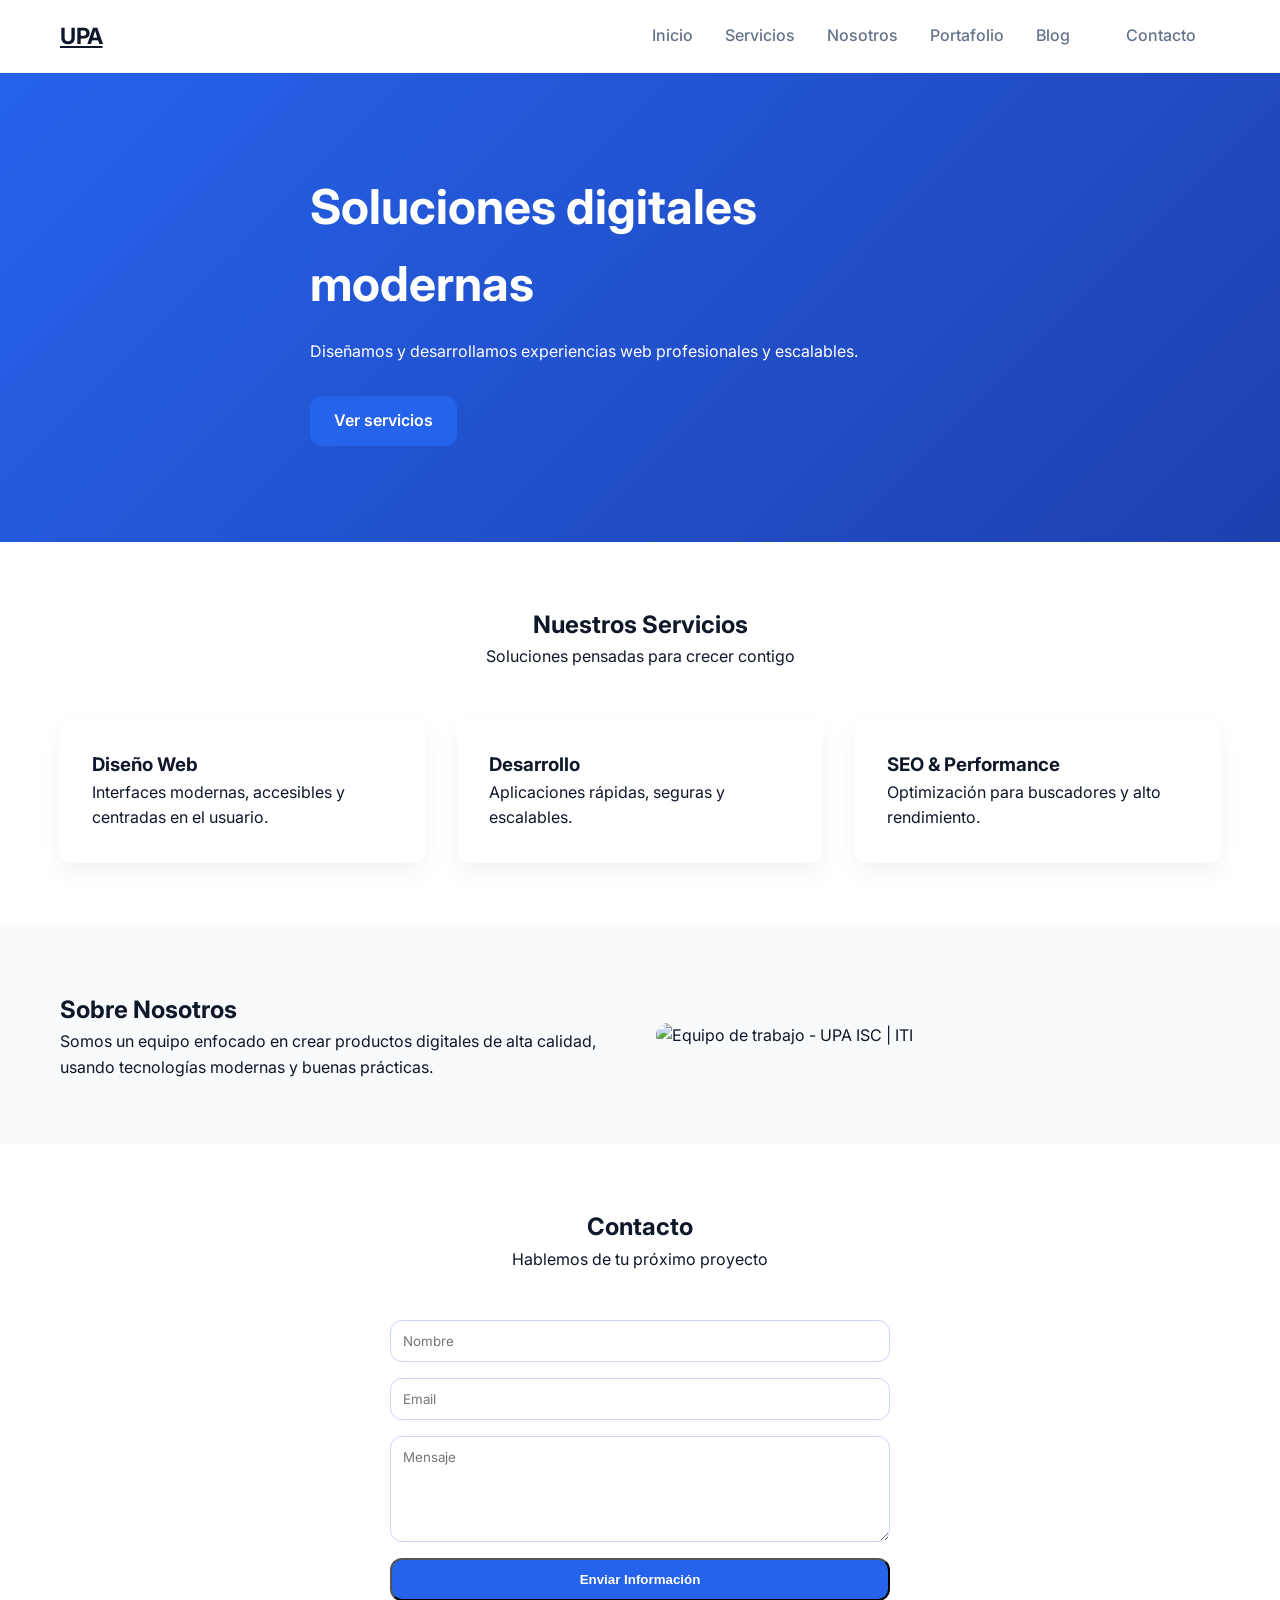
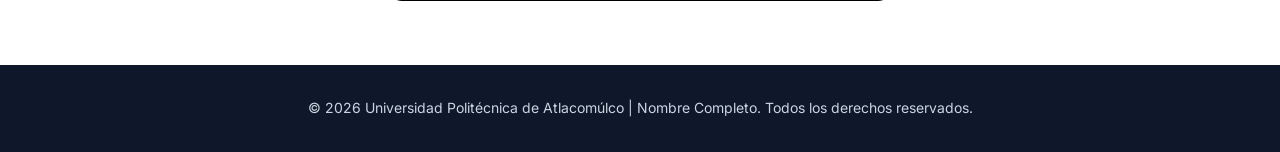
==== Index.html @ 1711ea2c "Commit 8: Agregar seccion contacto" ====
<!DOCTYPE html>
<html lang="es">
    <head>
        <meta charset="UTF-8" />
        <meta name="viewport" content="width=device-width, initial-scale=1.0" />
        <title>Desarrollo Web - UPA ISC </title>
        <meta name="description" content="Programaci&oacute;n Web - UPA I. S. C. " />
        <link rel="preconnect" href="https://fonts.googleapis.com">
        <link rel="preconnect" href="https://fonts.gstatic.com" crossorigin>
        <link href="https://fonts.googleapis.com/css2?family=Inter:wght@400;500;600;700&display=swap" rel="stylesheet">

        <link rel="stylesheet" href="css/main.css" />
    </head>
    <body>
        <header class="header">
            <nav class="nav container">
                <a href="#" class="logo">UPA</a>
                <button class="nav-toggle" aria-label="Abrir men&uacute;">
                    <span></span>
                    <span></span>
                    <span></span>
                </button>
                <ul class="nav-menu">
                    <li><a href="#inicio">Inicio</a></li>
                    <li><a href="#servicios">Servicios</a></li>
                    <li><a href="#nosotros">Nosotros</a></li>
                    <li><a href="portfolio.html">Portafolio</a></li>
                    <li><a href="blog.html">Blog</a></li>
                    <li>
                        <a href="#contacto" class="btn btn-contact">Contacto</a>
                    </li>
                </ul>
            </nav>
        </header>
        <main>
             <section id="inicio" class="hero">
                <div class="container hero-content">
                    <h1>Soluciones digitales modernas</h1>
                    <p>Dise&ntilde;amos y desarrollamos experiencias web profesionales y escalables.</p>
                    <a href="#servicios" class="btn btn-primary">Ver servicios</a>
                </div>
            </section>
            <section id="servicios" class="section">
                <div class="container">
                    <header class="section-header">
                        <h2>Nuestros Servicios</h2>
                        <p>Soluciones pensadas para crecer contigo</p>
                    </header>
                    <div class="grid">
                        <article class="card">
                            <h3>Dise&ntilde;o Web</h3>
                            <p>Interfaces modernas, accesibles y centradas en el usuario.</p>
                        </article>
                        <article class="card">
                            <h3>Desarrollo</h3>
                            <p>Aplicaciones r&aacute;pidas, seguras y escalables.</p>
                        </article>
                        <article class="card">
                            <h3>SEO & Performance</h3>
                            <p>Optimizaci&oacute;n para buscadores y alto rendimiento.</p>
                        </article>
                    </div>
                </div>
            </section>
            <section id="nosotros" class="section section-alt">
                <div class="container">
                    <div class="two-columns">
                        <div>
                            <h2>Sobre Nosotros</h2>
                            <p>
                            Somos un equipo enfocado en crear productos digitales de alta calidad,
                            usando tecnolog&iacute;as modernas y buenas pr&aacute;cticas.
                            </p>
                        </div>
                        <div>
                            <img src="assets/images/about.jpg" alt="Equipo de trabajo - UPA ISC | ITI">
                        </div>
                    </div>
                </div>
            </section>
            <section id="contacto" class="section">
                <div class="container">
                    <header class="section-header">
                        <h2>Contacto</h2>
                        <p>Hablemos de tu pr&oacute;ximo proyecto</p>
                    </header>
                        <form class="form">
                        <input type="text" placeholder="Nombre" required />
                        <input type="email" placeholder="Email" required />
                        <textarea placeholder="Mensaje" rows="5" required></textarea>
                        <button type="submit" class="btn btn-primary">Enviar Informaci&oacute;n</button>
                    </form>
                </div>
            </section>
        </main>
        <footer class="footer">
            <div class="container footer-content">
                <p>
                    &copy; 2026 Universidad Polit&eacute;cnica de Atlacom&uacute;lco | Nombre Completo. 
                    Todos los derechos reservados.
                </p>
            </div>
        </footer>
        <button class="scroll-top" aria-label="Volver arriba">
            &uarr;
        </button>
        <script>
            // Selecciona el bot&oacute;n hamburguesa
            const toggle = document.querySelector('.nav-toggle');
            // Selecciona el men&uacute; de navegaci&oacute;n
            const menu = document.querySelector('.nav-menu');

            // Evento click para abrir o cerrar el men&uacute;
            toggle.addEventListener('click', () => {
                // Agrega o quita la clase "active"
                menu.classList.toggle('active');
            });

            // Cerrar men&uacute; al hacer click en un link (mobile UX)
            // Cierra el men&uacute; al hacer clic en cualquier enlace
            document.querySelectorAll('.nav-menu a').forEach(link => {
                link.addEventListener('click', () => {
                    menu.classList.remove('active');
                });
            });
        </script>
        <script>
            const scrollTopBtn = document.querySelector('.scroll-top');
            // Mostrar u ocultar el bot&oacute;n seg&uacute;n el scroll
            window.addEventListener('scroll', () => {
                if (window.scrollY > 300) {
                    scrollTopBtn.classList.add('show');
                } else {
                    scrollTopBtn.classList.remove('show');
                }
            });

            // Volver suavemente al inicio
            scrollTopBtn.addEventListener('click', () => {
                window.scrollTo({
                    top: 0,
                    behavior: 'smooth'
                });
            });
        </script>
    </body>
</html>
---- css/main.css ----
:root {
    --color-primary: #2563eb;
    --color-dark: #0f172a;
    --color-light: #f8fafc;
    --color-gray: #64748b;

    --max-width: 1200px;
    --radius: 0.75rem;
}
*,
*::before,
*::after {
    box-sizing: border-box;
    margin: 0;
    padding: 0;
}

body {
    font-family: 'Inter', sans-serif;
    color: var(--color-dark);
    line-height: 1.6;
    background-color: #fff;
}

img {
    max-width: 100%;
    display: block;
    border-radius: var(--radius);
}

.container {
    max-width: var(--max-width);
    margin: 0 auto;
    padding: 0 1.25rem;
}

.section {
    padding: 4rem 0;
}

.section-alt {
    background-color: var(--color-light);
}

.section-header {
    text-align: center;
    margin-bottom: 3rem;
}

.btn {
    display: inline-block;
    padding: 0.75rem 1.5rem;
    border-radius: var(--radius);
    text-decoration: none;
    font-weight: 600;
    transition: background 0.3s;
}

.btn-primary {
    background-color: var(--color-primary);
    color: #fff;
}

.btn-primary:hover {
    background-color: #1d4ed8;
}

.header {
    position: sticky;
    top: 0;
    z-index: 100;
    background: rgba(255, 255, 255, 0.85);
    backdrop-filter: blur(10px);
    border-bottom: 1px solid rgba(0, 0, 0, 0.05);
}

.nav {
    display: flex;
    justify-content: space-between;
    align-items: center;
    height: 4.5rem;
}

.logo {
    font-size: 1.4rem;
    font-weight: 700;
    color: var(--color-dark);
    letter-spacing: -0.5px;
}

.nav-menu {
    display: flex;
    align-items: center;
    gap: 2rem;
    list-style: none;
}

.nav-menu a {
    position: relative;
    text-decoration: none;
    font-weight: 500;
    color: var(--color-gray);
    transition: color 0.3s ease;
}

.nav-menu a::after {
    content: '';
    position: absolute;
    bottom: -6px;
    left: 0;
    width: 0;
    height: 2px;
    background-color: var(--color-primary);
    transition: width 0.3s ease;
}

.nav-menu a:hover {
    color: var(--color-primary);
}

.nav-menu a:hover::after {
    width: 100%;
}

.hero {
    background: linear-gradient(135deg, #2563eb, #1e40af);
    color: #fff;
    padding: 6rem 0;
}

.hero-content {
    max-width: 700px;
}

.hero h1 {
    font-size: clamp(2rem, 5vw, 3rem);
    margin-bottom: 1rem;
}

.hero p {
    margin-bottom: 2rem;
}

.grid {
    display: grid;
    gap: 2rem;
    grid-template-columns: repeat(auto-fit, minmax(250px, 1fr));
}

.card {
    background: #fff;
    padding: 2rem;
    border-radius: var(--radius);
    box-shadow: 0 10px 25px rgba(0,0,0,0.05);
}

.two-columns {
    display: grid;
    gap: 2rem;
}

@media (min-width: 768px) {
    .two-columns {
        grid-template-columns: 1fr 1fr;
        align-items: center;
    }
}

.form {
    max-width: 500px;
    margin: 0 auto;
    display: grid;
    gap: 1rem;
}

.form input,
.form textarea {
    padding: 0.75rem;
    border-radius: var(--radius);
    border: 1px solid #cbd5f5;
    font-family: inherit;
}

.footer {
    background: var(--color-dark);
    color: #cbd5e1;
    padding: 2rem 0;
}

.footer-content {
    text-align: center;
    font-size: 0.875rem;
}

.nav-toggle {
    display: none;
    flex-direction: column;
    gap: 5px;
    background: none;
    border: none;
    cursor: pointer;
}

.nav-toggle span {
    width: 25px;
    height: 3px;
    background-color: var(--color-dark);
    border-radius: 2px;
    transition: 0.3s;
}

@media (max-width: 768px) {
    .nav-toggle {
        display: flex;
    }
    .nav-menu {
        position: absolute;
        top: 4rem;
        left: 0;
        width: 100%;
        background: #fff;
        flex-direction: column;
        align-items: center;
        gap: 1.5rem;
        padding: 2rem 0;

        transform: translateY(-120%);
        transition: transform 0.3s ease-in-out;
        box-shadow: 0 10px 25px rgba(0,0,0,0.1);
    }
    .nav-menu.active {
        transform: translateY(0);
    }
    .nav-menu {
        background: rgba(255, 255, 255, 0.95);
        backdrop-filter: blur(12px);
        border-radius: 0 0 1rem 1rem;
    }
    .nav-menu a {
        font-size: 1.1rem;
    }
    .btn-contact {
        width: 80%;
        text-align: center;
    }
}

.nav-menu a.active {
    color: var(--color-primary);
    font-weight: 600;
}

.nav-menu a.active::after {
    width: 100%;
}

.scroll-top {
    position: fixed;
    bottom: 2rem;
    right: 2rem;

    width: 45px;
    height: 45px;

    border: none;
    border-radius: 50%;

    background-color: var(--color-primary);
    color: #fff;

    font-size: 1.2rem;
    font-weight: bold;

    cursor: pointer;

    display: flex;
    align-items: center;
    justify-content: center;

    opacity: 0;
    pointer-events: none;

    transition: opacity 0.3s ease, transform 0.3s ease;
}

.scroll-top:hover {
    transform: translateY(-4px);
    background-color: #1d4ed8;
}

.scroll-top.show {
    opacity: 1;
    pointer-events: auto;
}
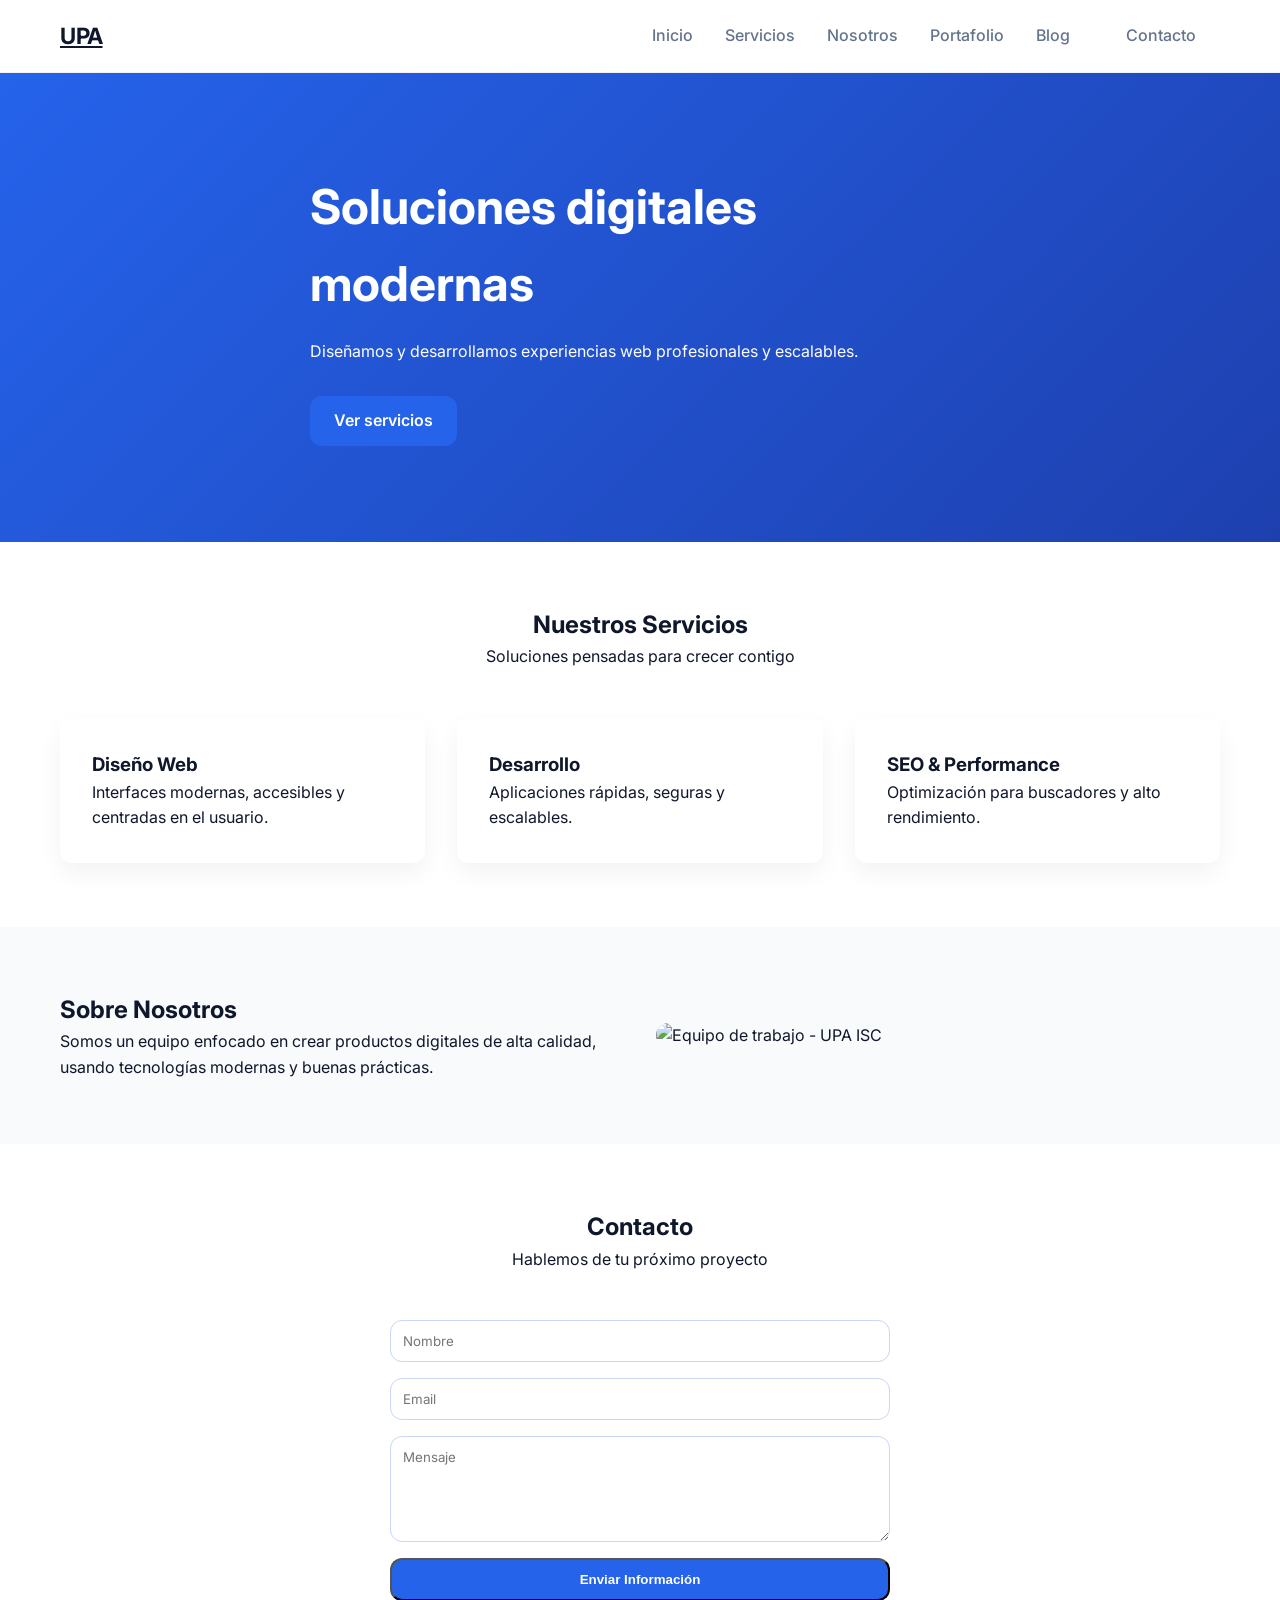
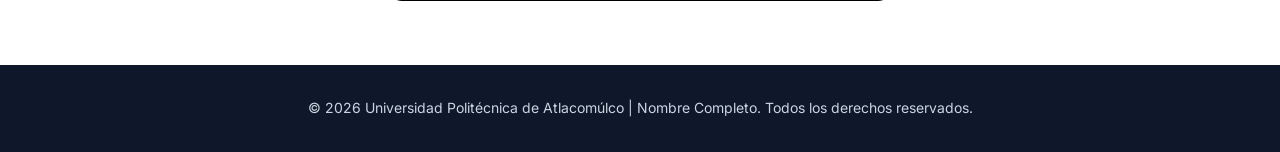
==== commit c7c73f6d: "Commit 9: Corregir fotografia de equipo" ====
--- a/Index.html
+++ b/Index.html
@@ -73,7 +73,7 @@
                             </p>
                         </div>
                         <div>
-                            <img src="assets/images/about.jpg" alt="Equipo de trabajo - UPA ISC | ITI">
+                            <img src="C:\xampp2\htdocs\web-upa-isc\desarrollo\assets" alt="Equipo de trabajo - UPA ISC">
                         </div>
                     </div>
                 </div>
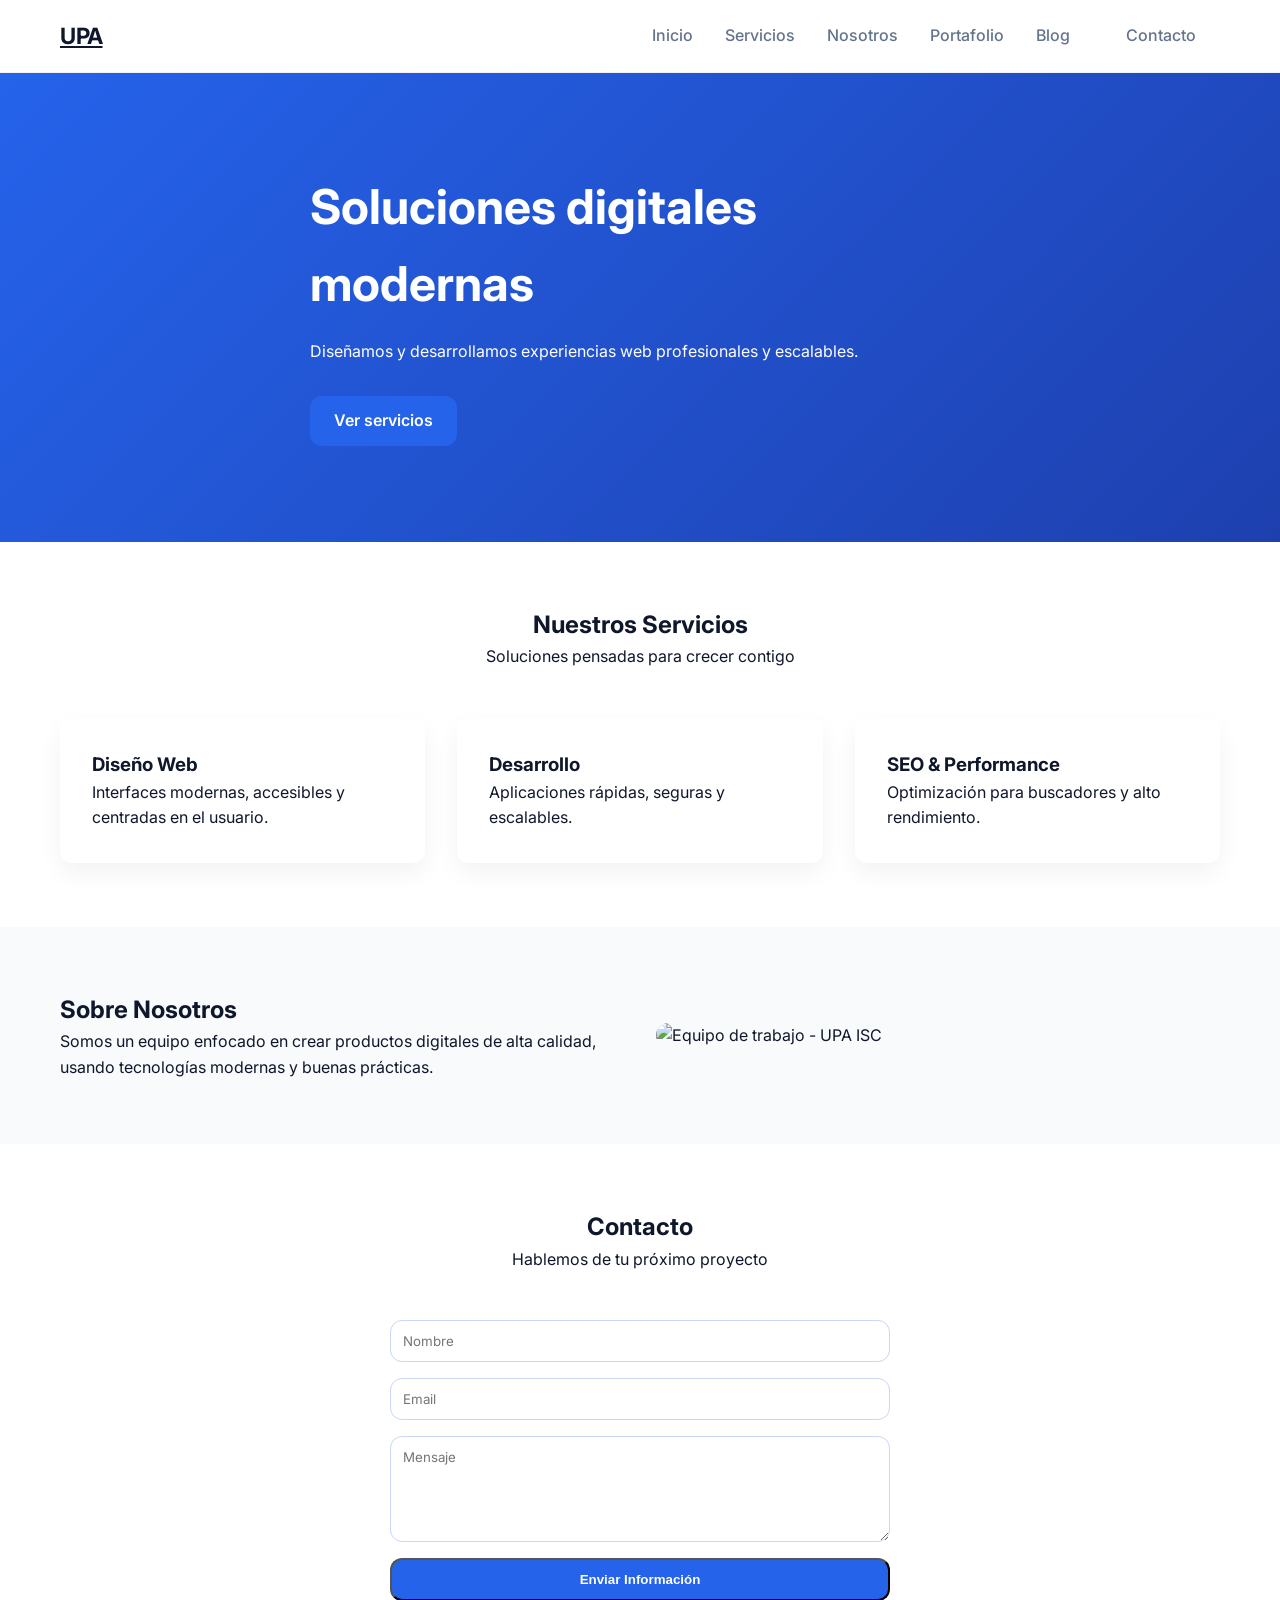
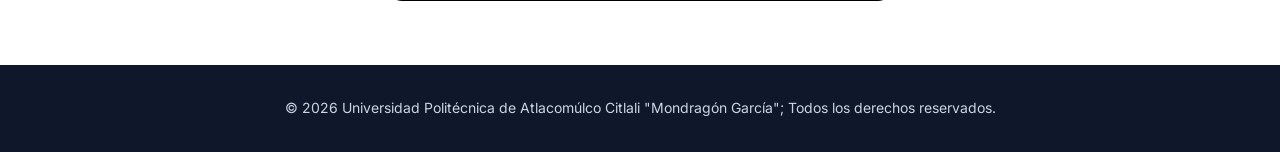
==== commit 8fe7fa0c: "Commit 10: agregar mi nombre con acentos" ====
--- a/Index.html
+++ b/Index.html
@@ -96,7 +96,7 @@
         <footer class="footer">
             <div class="container footer-content">
                 <p>
-                    &copy; 2026 Universidad Polit&eacute;cnica de Atlacom&uacute;lco | Nombre Completo. 
+                    &copy; 2026 Universidad Polit&eacute;cnica de Atlacom&uacute;lco Citlali "Mondrag&oacute;n Garc&iacute;a";
                     Todos los derechos reservados.
                 </p>
             </div>
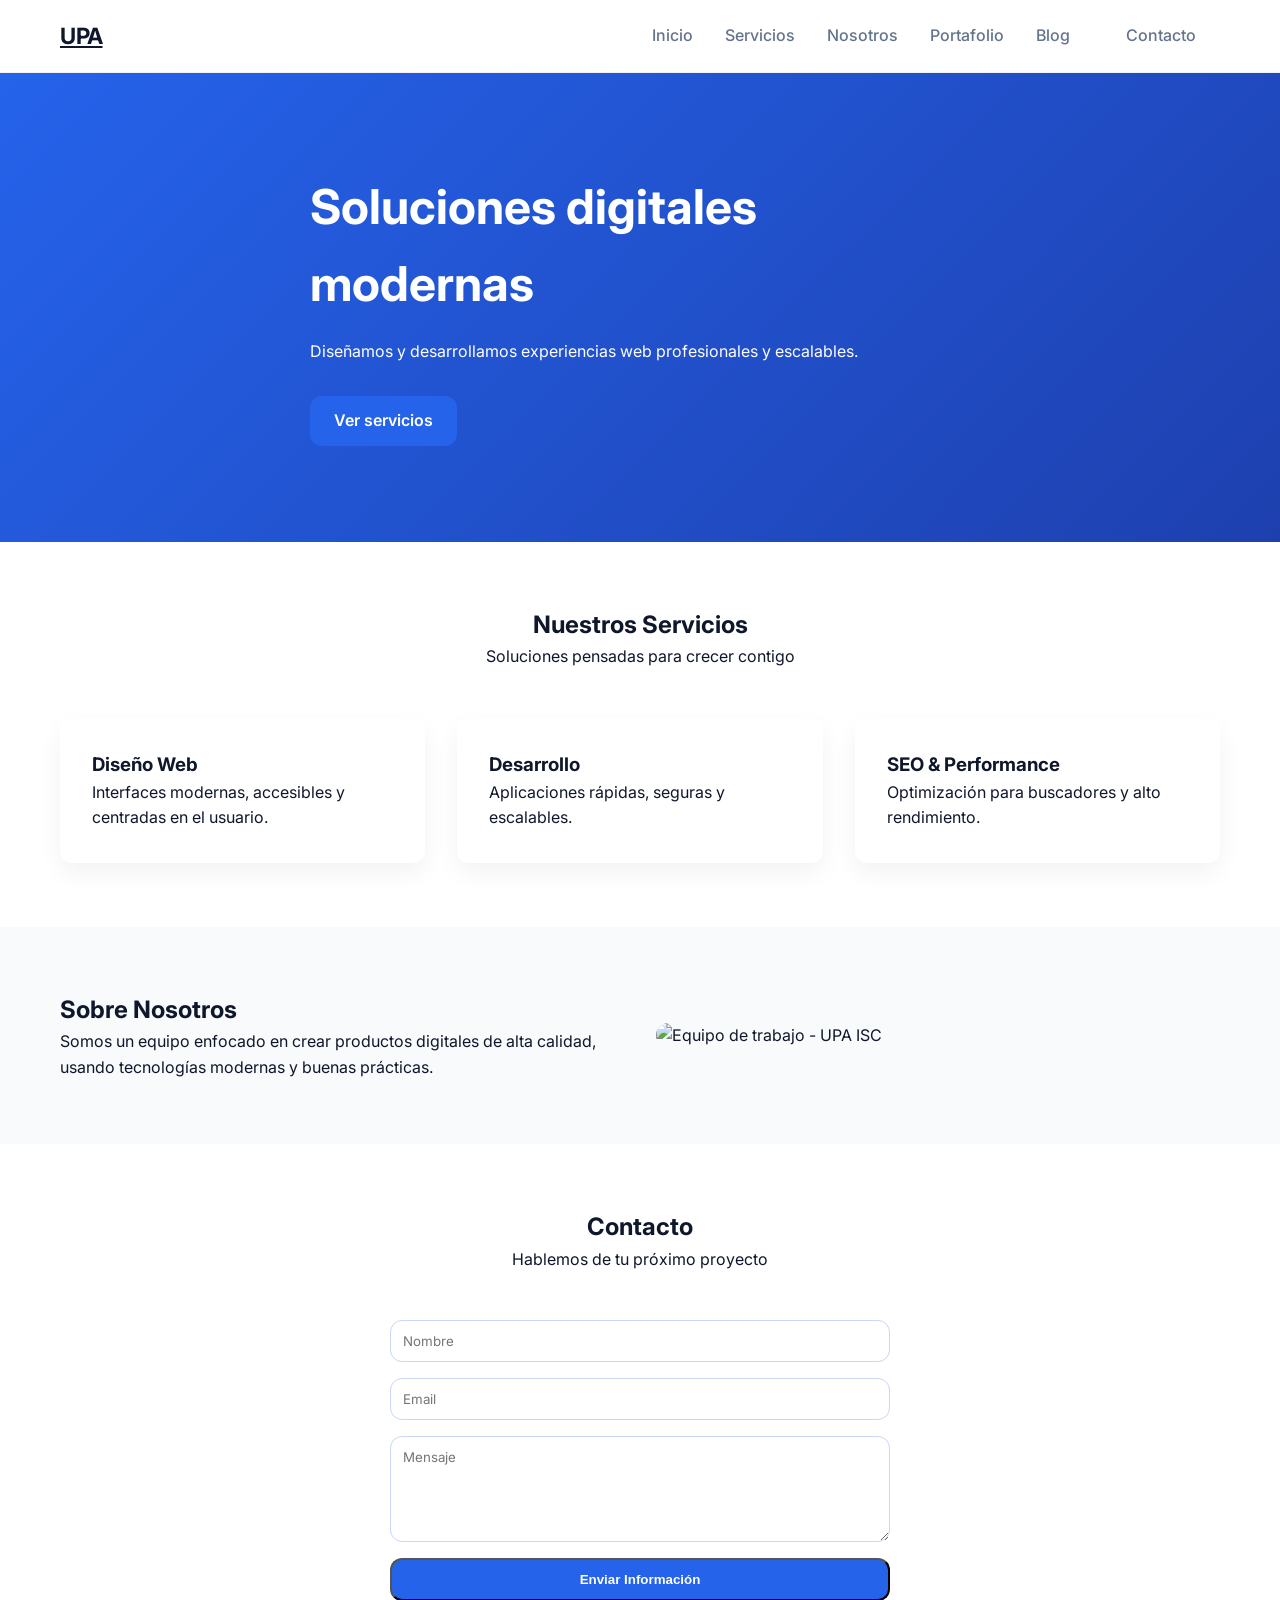
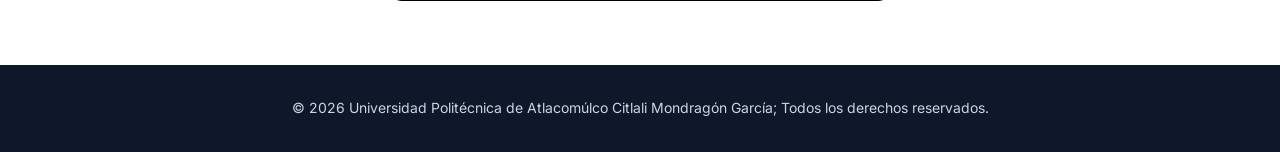
==== commit 42538ff7: "Commit 10: agregar mi nombre con acentos" ====
--- a/Index.html
+++ b/Index.html
@@ -96,7 +96,7 @@
         <footer class="footer">
             <div class="container footer-content">
                 <p>
-                    &copy; 2026 Universidad Polit&eacute;cnica de Atlacom&uacute;lco Citlali "Mondrag&oacute;n Garc&iacute;a";
+                    &copy; 2026 Universidad Polit&eacute;cnica de Atlacom&uacute;lco Citlali Mondrag&oacute;n Garc&iacute;a;
                     Todos los derechos reservados.
                 </p>
             </div>
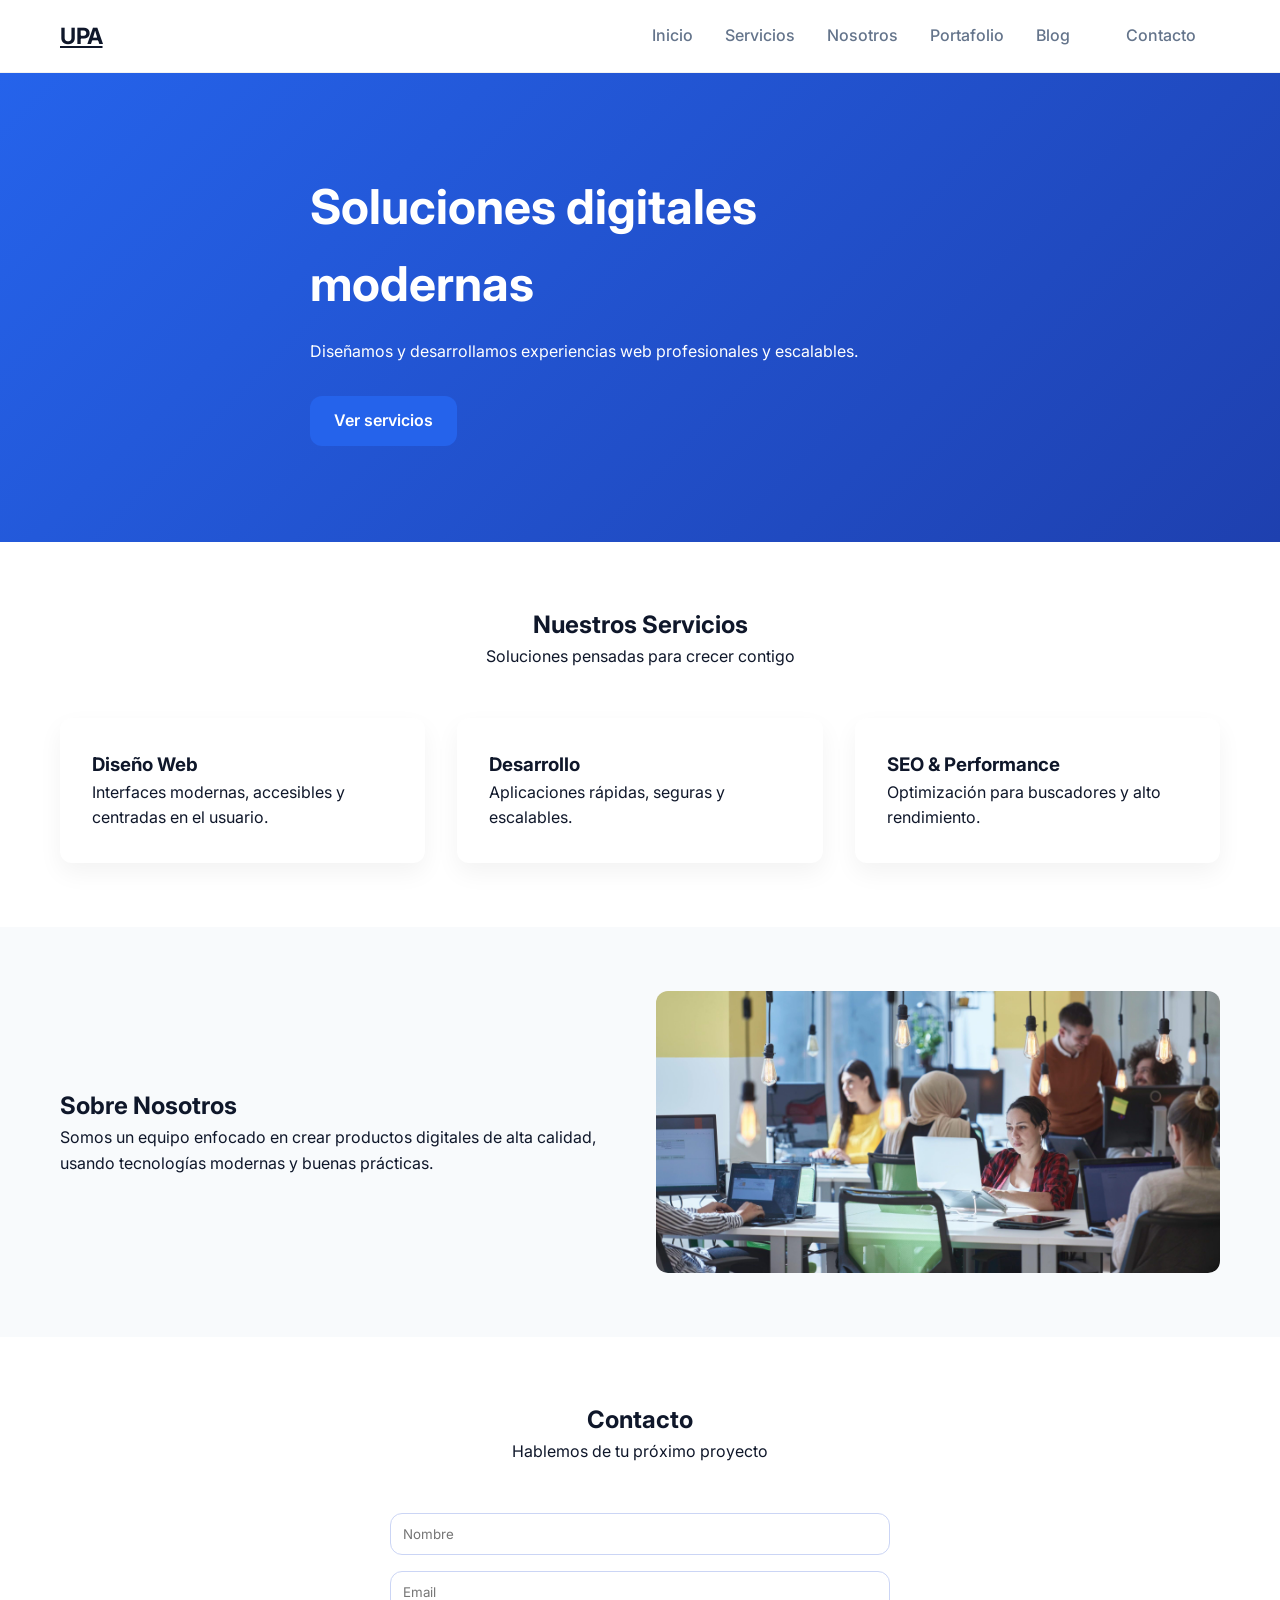
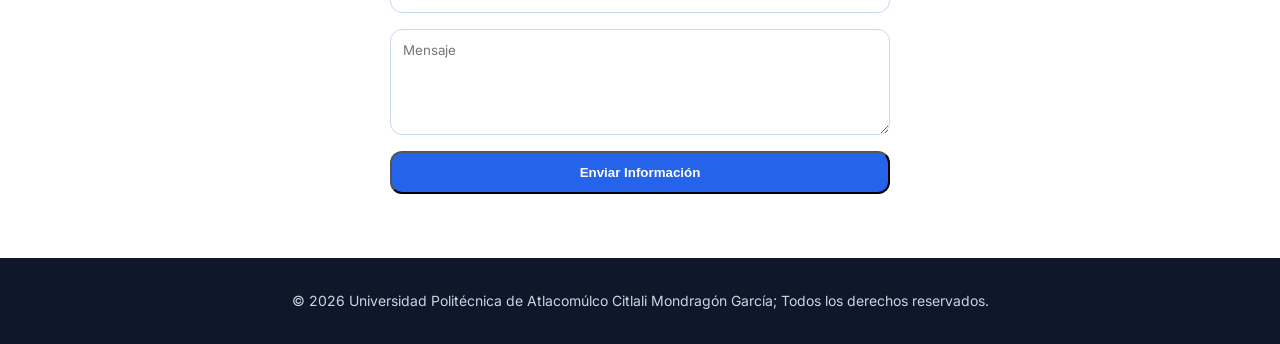
==== commit 7a92bd2a: "Commit 10: agregar mi nombre con acentos" ====
--- a/Index.html
+++ b/Index.html
@@ -73,7 +73,7 @@
                             </p>
                         </div>
                         <div>
-                            <img src="C:\xampp2\htdocs\web-upa-isc\desarrollo\assets" alt="Equipo de trabajo - UPA ISC">
+                          <img src="assets/about.jpg" alt="Equipo de trabajo - UPA ISC">
                         </div>
                     </div>
                 </div>
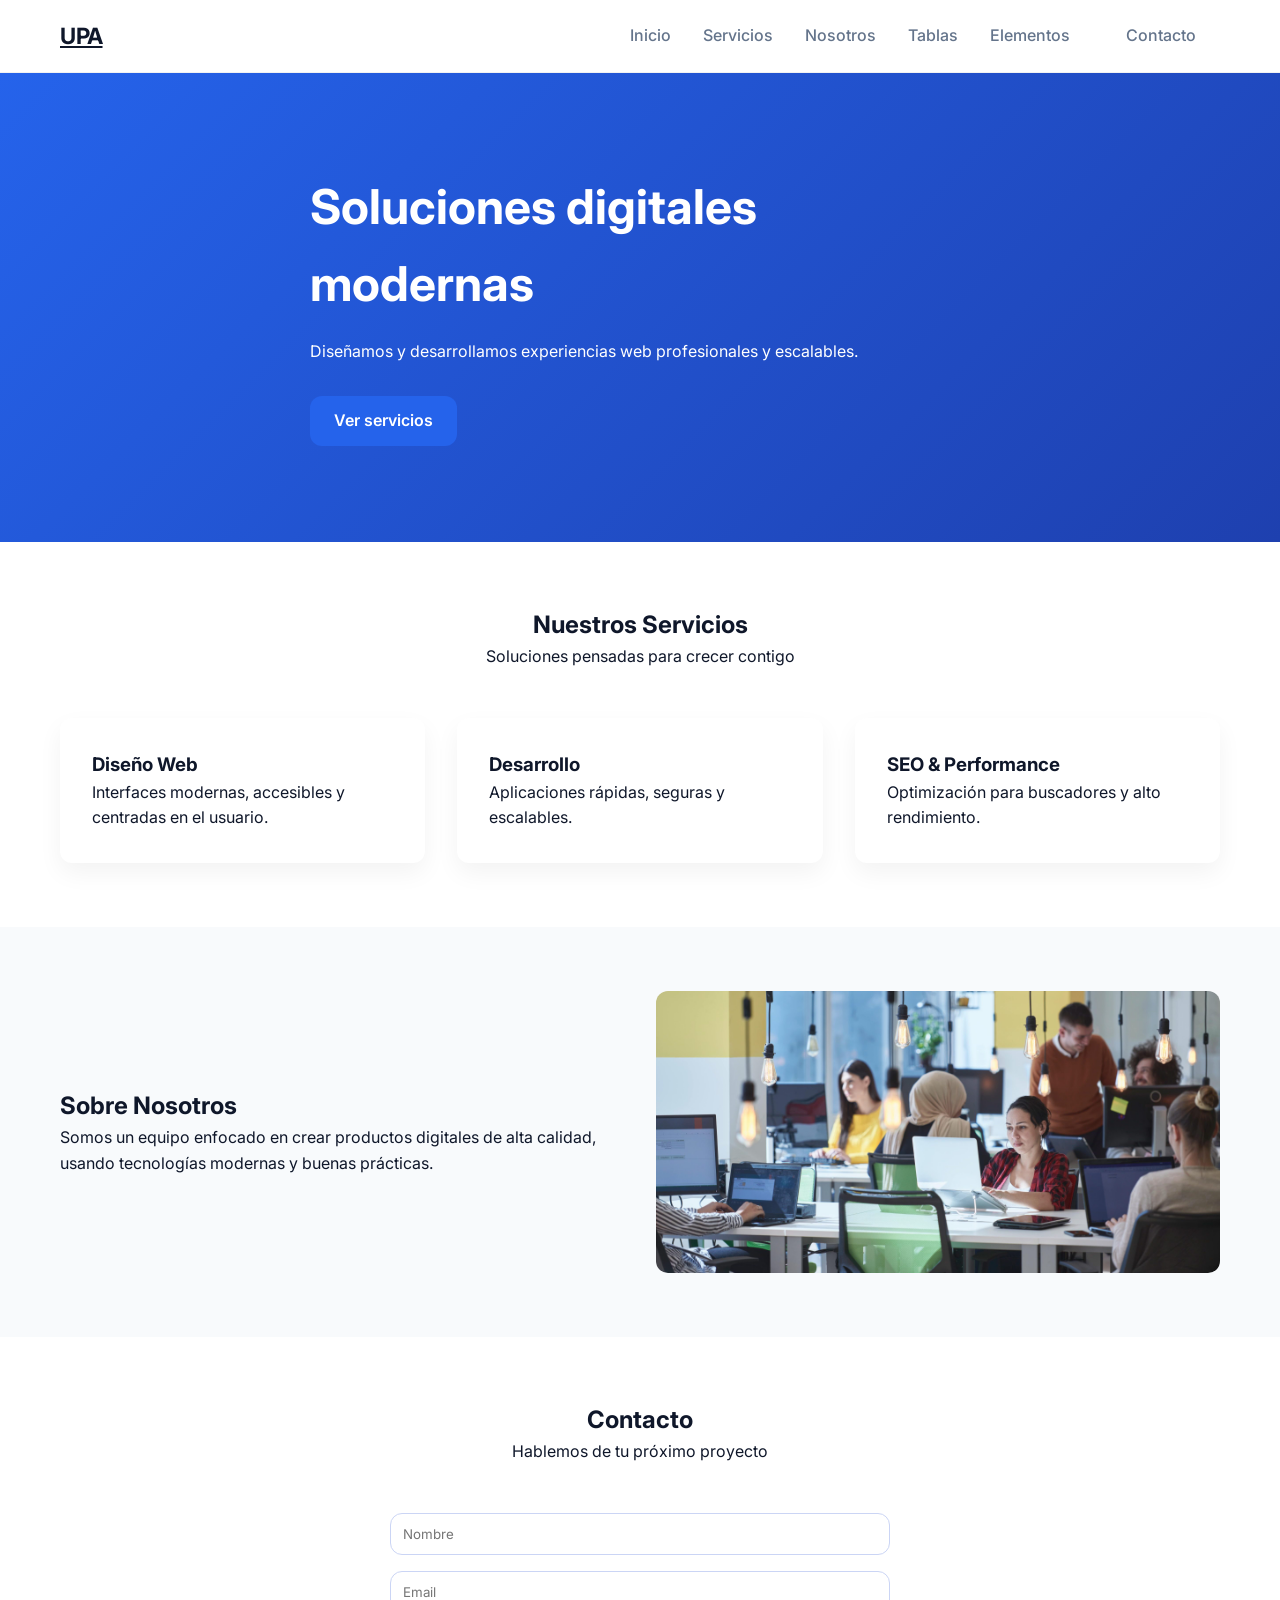
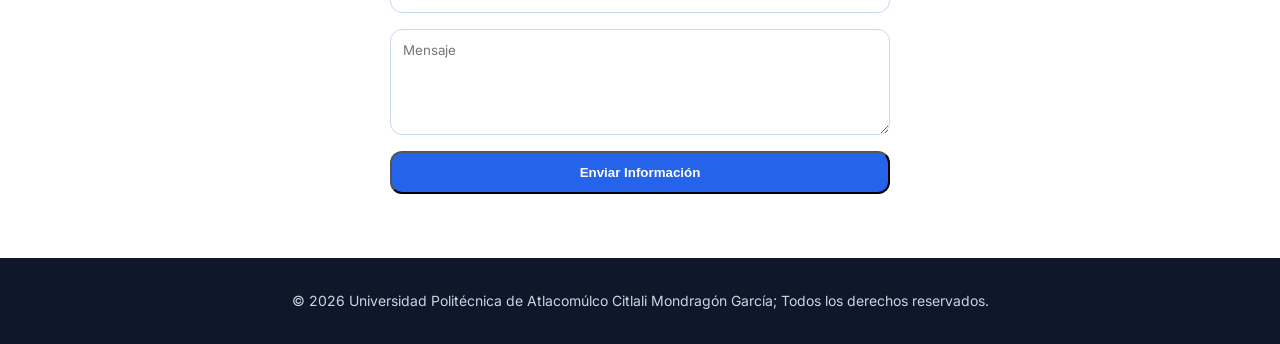
==== commit 55e7a01b: "Commit 11: agregar en el menu, Tablas, Elementos" ====
--- a/Index.html
+++ b/Index.html
@@ -24,8 +24,8 @@
                     <li><a href="#inicio">Inicio</a></li>
                     <li><a href="#servicios">Servicios</a></li>
                     <li><a href="#nosotros">Nosotros</a></li>
-                    <li><a href="portfolio.html">Portafolio</a></li>
-                    <li><a href="blog.html">Blog</a></li>
+                    <li><a href="tablas.html">Tablas</a></li>
+                    <li><a href="elemtos.html">Elementos</a></li>
                     <li>
                         <a href="#contacto" class="btn btn-contact">Contacto</a>
                     </li>
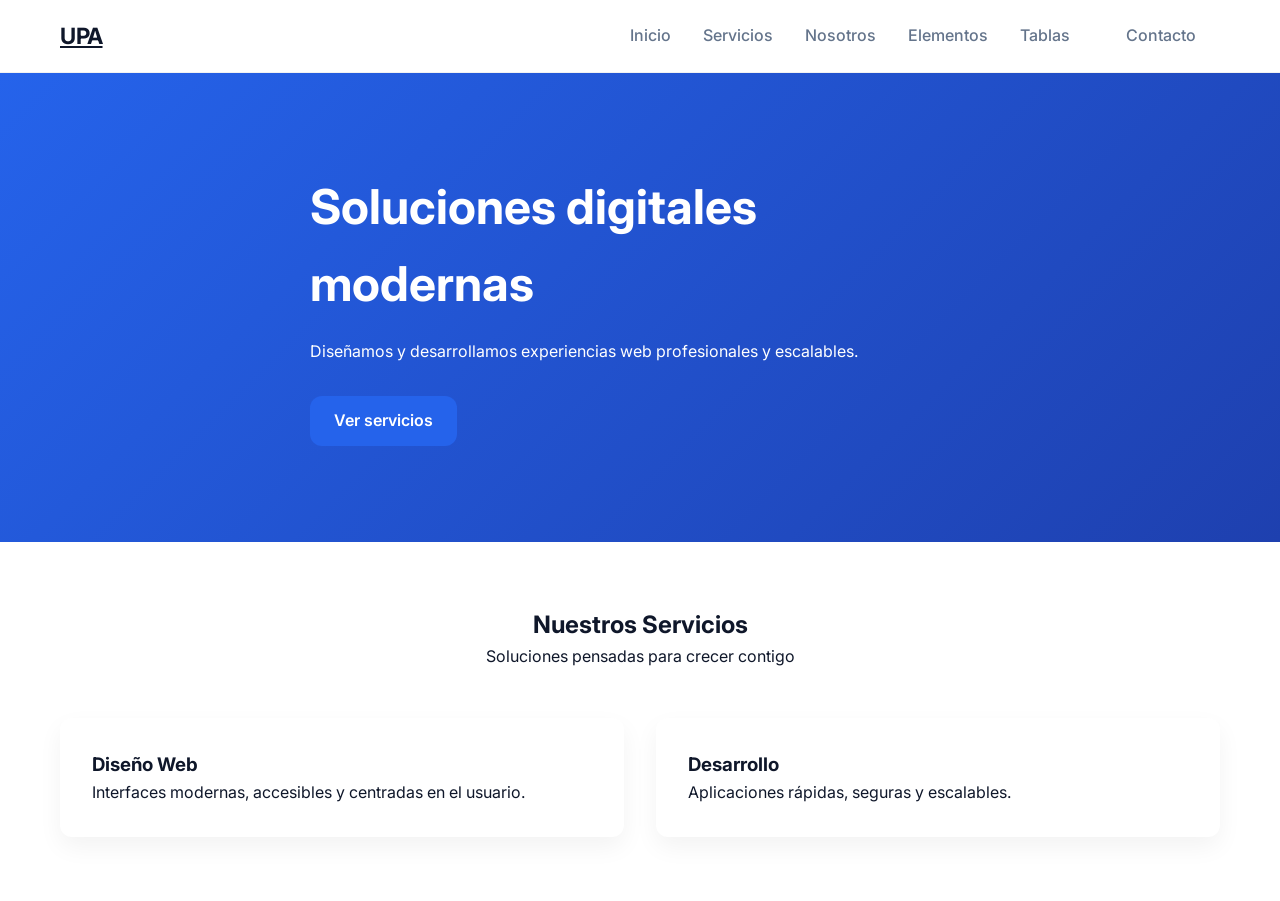
==== commit 5013b246: "Commit 13: Implementar elementos y tablas ya funcionando" ====
--- a/Index.html
+++ b/Index.html
@@ -4,7 +4,7 @@
         <meta charset="UTF-8" />
         <meta name="viewport" content="width=device-width, initial-scale=1.0" />
         <title>Desarrollo Web - UPA ISC </title>
-        <meta name="description" content="Programaci&oacute;n Web - UPA I. S. C. " />
+        <meta name="description" content="Programación Web - UPA I. S. C. " />
         <link rel="preconnect" href="https://fonts.googleapis.com">
         <link rel="preconnect" href="https://fonts.gstatic.com" crossorigin>
         <link href="https://fonts.googleapis.com/css2?family=Inter:wght@400;500;600;700&display=swap" rel="stylesheet">
@@ -14,8 +14,8 @@
     <body>
         <header class="header">
             <nav class="nav container">
-                <a href="#" class="logo">UPA</a>
-                <button class="nav-toggle" aria-label="Abrir men&uacute;">
+                <a href="Index.html" class="logo">UPA</a>
+                <button class="nav-toggle" aria-label="Abrir menú">
                     <span></span>
                     <span></span>
                     <span></span>
@@ -24,8 +24,8 @@
                     <li><a href="#inicio">Inicio</a></li>
                     <li><a href="#servicios">Servicios</a></li>
                     <li><a href="#nosotros">Nosotros</a></li>
-                    <li><a href="tablas.html">Tablas</a></li>
-                    <li><a href="elemtos.html">Elementos</a></li>
+                    <li><a href="Practica/index.html">Elementos</a></li>
+                    <li><a href="Practica/tablas.html">Tablas</a></li>
                     <li>
                         <a href="#contacto" class="btn btn-contact">Contacto</a>
                     </li>
@@ -36,7 +36,7 @@
              <section id="inicio" class="hero">
                 <div class="container hero-content">
                     <h1>Soluciones digitales modernas</h1>
-                    <p>Dise&ntilde;amos y desarrollamos experiencias web profesionales y escalables.</p>
+                    <p>Diseñamos y desarrollamos experiencias web profesionales y escalables.</p>
                     <a href="#servicios" class="btn btn-primary">Ver servicios</a>
                 </div>
             </section>
@@ -48,100 +48,9 @@
                     </header>
                     <div class="grid">
                         <article class="card">
-                            <h3>Dise&ntilde;o Web</h3>
+                            <h3>Diseño Web</h3>
                             <p>Interfaces modernas, accesibles y centradas en el usuario.</p>
                         </article>
                         <article class="card">
                             <h3>Desarrollo</h3>
-                            <p>Aplicaciones r&aacute;pidas, seguras y escalables.</p>
-                        </article>
-                        <article class="card">
-                            <h3>SEO & Performance</h3>
-                            <p>Optimizaci&oacute;n para buscadores y alto rendimiento.</p>
-                        </article>
-                    </div>
-                </div>
-            </section>
-            <section id="nosotros" class="section section-alt">
-                <div class="container">
-                    <div class="two-columns">
-                        <div>
-                            <h2>Sobre Nosotros</h2>
-                            <p>
-                            Somos un equipo enfocado en crear productos digitales de alta calidad,
-                            usando tecnolog&iacute;as modernas y buenas pr&aacute;cticas.
-                            </p>
-                        </div>
-                        <div>
-                          <img src="assets/about.jpg" alt="Equipo de trabajo - UPA ISC">
-                        </div>
-                    </div>
-                </div>
-            </section>
-            <section id="contacto" class="section">
-                <div class="container">
-                    <header class="section-header">
-                        <h2>Contacto</h2>
-                        <p>Hablemos de tu pr&oacute;ximo proyecto</p>
-                    </header>
-                        <form class="form">
-                        <input type="text" placeholder="Nombre" required />
-                        <input type="email" placeholder="Email" required />
-                        <textarea placeholder="Mensaje" rows="5" required></textarea>
-                        <button type="submit" class="btn btn-primary">Enviar Informaci&oacute;n</button>
-                    </form>
-                </div>
-            </section>
-        </main>
-        <footer class="footer">
-            <div class="container footer-content">
-                <p>
-                    &copy; 2026 Universidad Polit&eacute;cnica de Atlacom&uacute;lco Citlali Mondrag&oacute;n Garc&iacute;a;
-                    Todos los derechos reservados.
-                </p>
-            </div>
-        </footer>
-        <button class="scroll-top" aria-label="Volver arriba">
-            &uarr;
-        </button>
-        <script>
-            // Selecciona el bot&oacute;n hamburguesa
-            const toggle = document.querySelector('.nav-toggle');
-            // Selecciona el men&uacute; de navegaci&oacute;n
-            const menu = document.querySelector('.nav-menu');
-
-            // Evento click para abrir o cerrar el men&uacute;
-            toggle.addEventListener('click', () => {
-                // Agrega o quita la clase "active"
-                menu.classList.toggle('active');
-            });
-
-            // Cerrar men&uacute; al hacer click en un link (mobile UX)
-            // Cierra el men&uacute; al hacer clic en cualquier enlace
-            document.querySelectorAll('.nav-menu a').forEach(link => {
-                link.addEventListener('click', () => {
-                    menu.classList.remove('active');
-                });
-            });
-        </script>
-        <script>
-            const scrollTopBtn = document.querySelector('.scroll-top');
-            // Mostrar u ocultar el bot&oacute;n seg&uacute;n el scroll
-            window.addEventListener('scroll', () => {
-                if (window.scrollY > 300) {
-                    scrollTopBtn.classList.add('show');
-                } else {
-                    scrollTopBtn.classList.remove('show');
-                }
-            });
-
-            // Volver suavemente al inicio
-            scrollTopBtn.addEventListener('click', () => {
-                window.scrollTo({
-                    top: 0,
-                    behavior: 'smooth'
-                });
-            });
-        </script>
-    </body>
-</html>+                            <p>Aplicaciones rápidas, seguras y escalables.
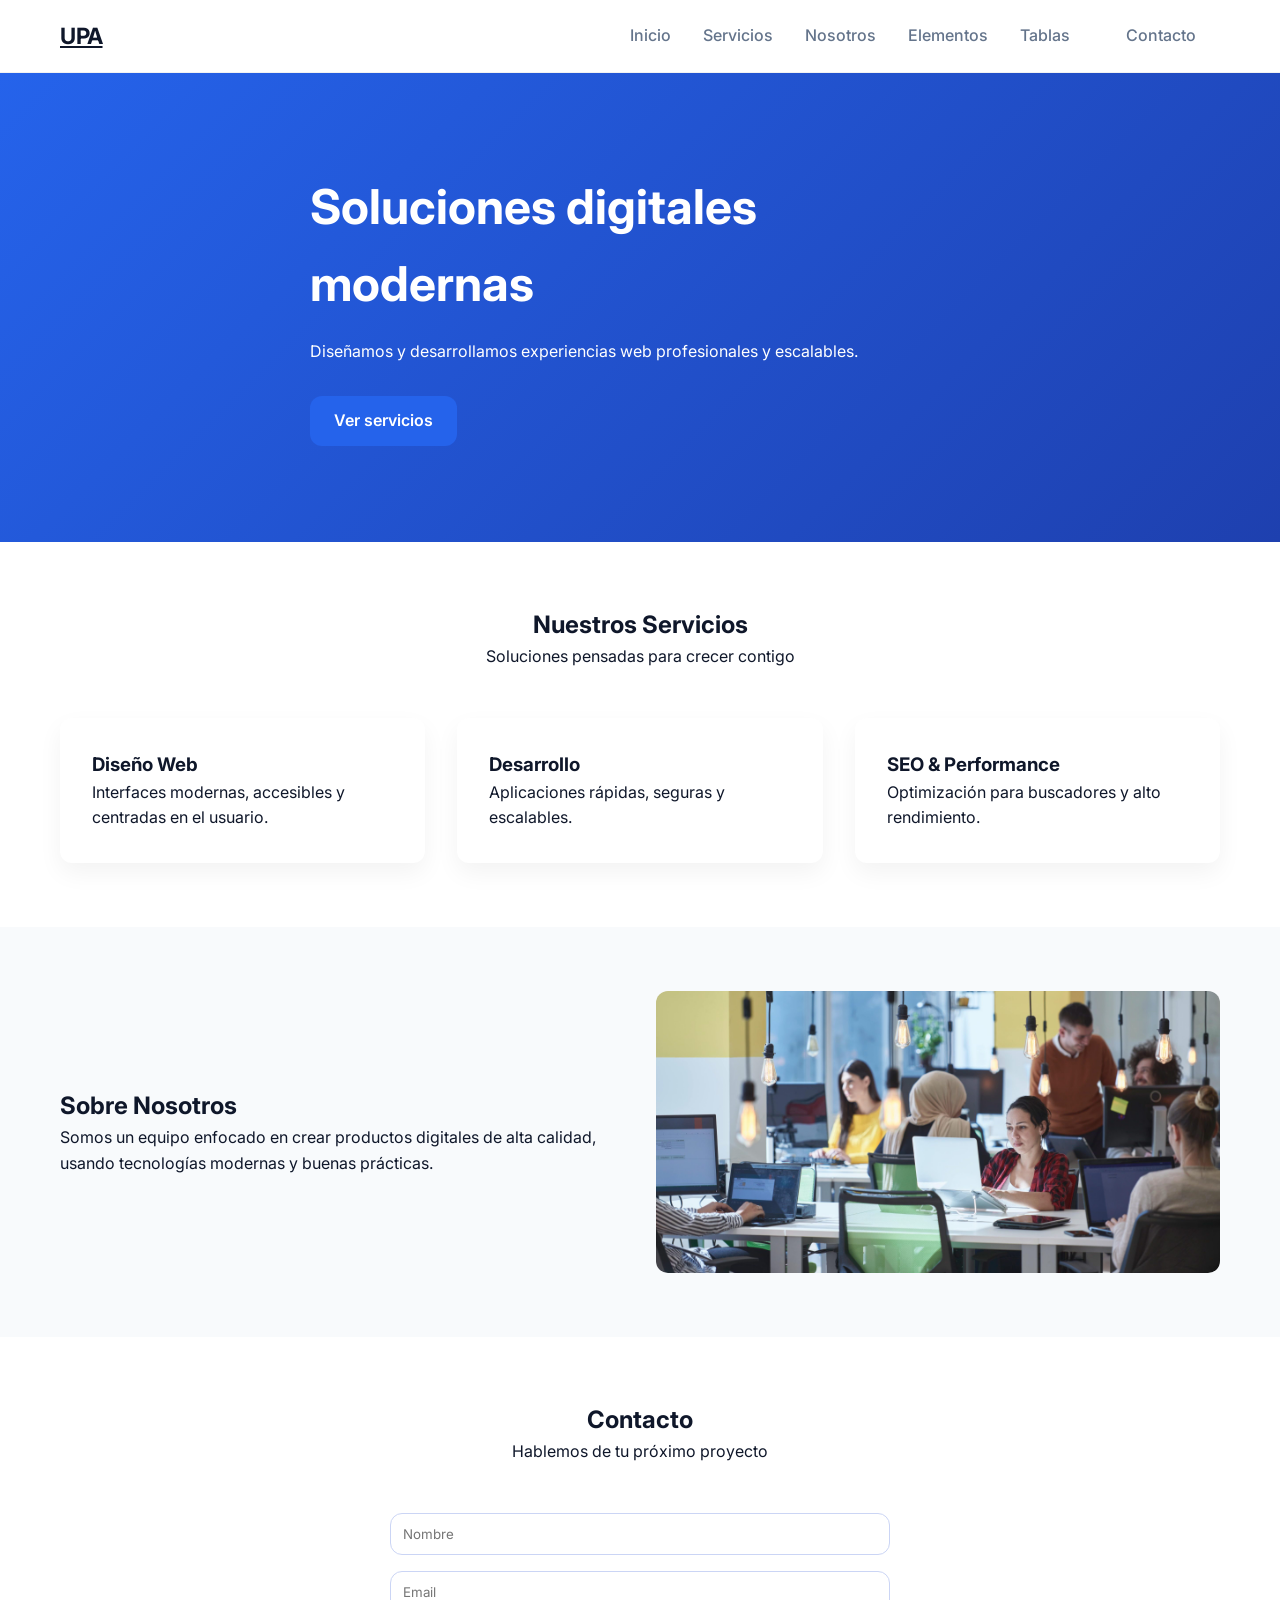
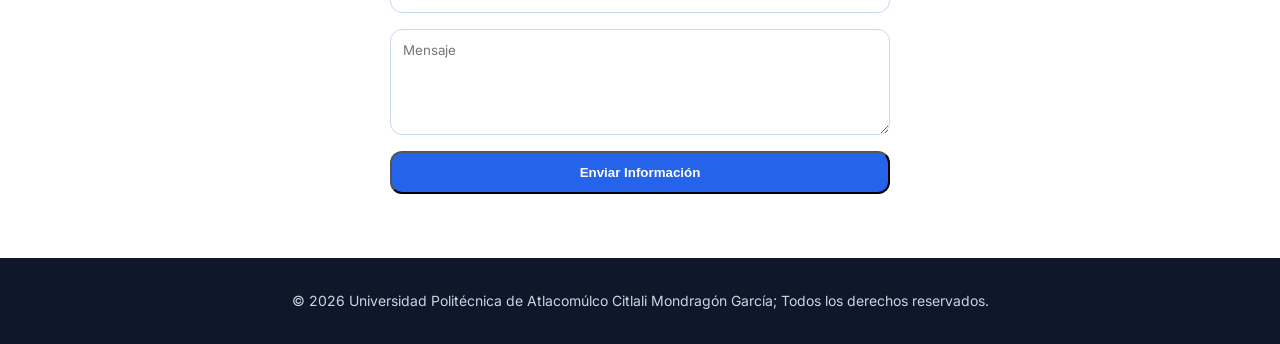
==== commit 00eda998: "Commit 13: Implementar elementos y tablas ya funcionando" ====
--- a/Index.html
+++ b/Index.html
@@ -53,4 +53,88 @@
                         </article>
                         <article class="card">
                             <h3>Desarrollo</h3>
-                            <p>Aplicaciones rápidas, seguras y escalables.
+                            <p>Aplicaciones rápidas, seguras y escalables.</p>
+                        </article>
+                        <article class="card">
+                            <h3>SEO & Performance</h3>
+                            <p>Optimización para buscadores y alto rendimiento.</p>
+                        </article>
+                    </div>
+                </div>
+            </section>
+            <section id="nosotros" class="section section-alt">
+                <div class="container">
+                    <div class="two-columns">
+                        <div>
+                            <h2>Sobre Nosotros</h2>
+                            <p>
+                            Somos un equipo enfocado en crear productos digitales de alta calidad,
+                            usando tecnologías modernas y buenas prácticas.
+                            </p>
+                        </div>
+                        <div>
+                          <img src="assets/about.jpg" alt="Equipo de trabajo - UPA ISC">
+                        </div>
+                    </div>
+                </div>
+            </section>
+            <section id="contacto" class="section">
+                <div class="container">
+                    <header class="section-header">
+                        <h2>Contacto</h2>
+                        <p>Hablemos de tu próximo proyecto</p>
+                    </header>
+                        <form class="form">
+                        <input type="text" placeholder="Nombre" required />
+                        <input type="email" placeholder="Email" required />
+                        <textarea placeholder="Mensaje" rows="5" required></textarea>
+                        <button type="submit" class="btn btn-primary">Enviar Información</button>
+                    </form>
+                </div>
+            </section>
+        </main>
+        <footer class="footer">
+            <div class="container footer-content">
+                <p>
+                    &copy; 2026 Universidad Politécnica de Atlacomúlco Citlali Mondragón García;
+                    Todos los derechos reservados.
+                </p>
+            </div>
+        </footer>
+        <button class="scroll-top" aria-label="Volver arriba">
+            &uarr;
+        </button>
+        <script>
+            const toggle = document.querySelector('.nav-toggle');
+            const menu = document.querySelector('.nav-menu');
+
+            toggle.addEventListener('click', () => {
+                menu.classList.toggle('active');
+            });
+
+            document.querySelectorAll('.nav-menu a').forEach(link => {
+                link.addEventListener('click', () => {
+                    menu.classList.remove('active');
+                });
+            });
+        </script>
+        <script>
+            const scrollTopBtn = document.querySelector('.scroll-top');
+
+            window.addEventListener('scroll', () => {
+                if (window.scrollY > 300) {
+                    scrollTopBtn.classList.add('show');
+                } else {
+                    scrollTopBtn.classList.remove('show');
+                }
+            });
+
+            scrollTopBtn.addEventListener('click', () => {
+                window.scrollTo({
+                    top: 0,
+                    behavior: 'smooth'
+                });
+            });
+        </script>
+    </body>
+</html>
